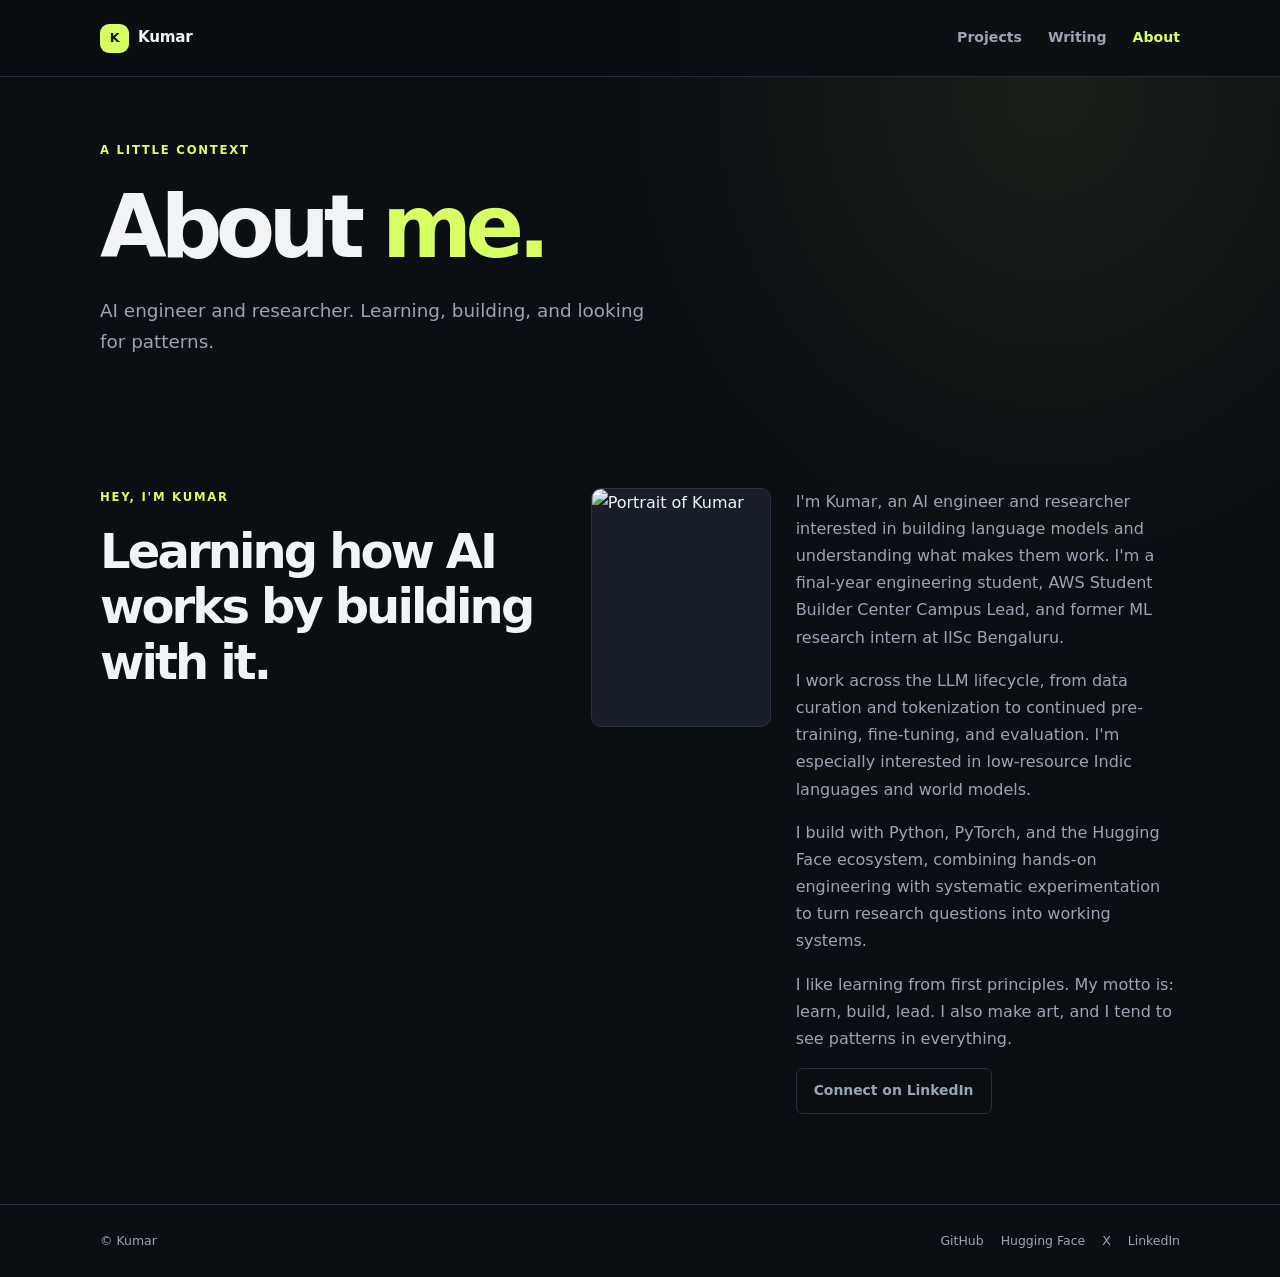
==== about.html @ 2d21fda7 "Update portfolio about copy" ====
<!DOCTYPE html>
<html lang="en">
  <head>
    <meta charset="UTF-8" />
    <meta name="viewport" content="width=device-width, initial-scale=1.0" />
    <meta
      name="description"
      content="About Kumar: final-year engineering student, AWS Student Builder Center Campus Lead, and AI builder."
    />
    <meta name="theme-color" content="#0b0e13" />
    <title>About — Kumar</title>
    <link rel="stylesheet" href="styles.css" />
    <script src="site.js" defer></script>
  </head>
  <body>
    <header class="site-header">
      <div class="container nav">
        <a class="brand" href="index.html">
          <span class="brand-mark" aria-hidden="true">K</span>
          <span class="brand-name">Kumar</span>
        </a>
        <nav class="nav-links" aria-label="Main navigation">
          <a href="projects.html">Projects</a>
          <a href="writing.html">Writing</a>
          <a href="about.html" aria-current="page">About</a>
        </nav>
      </div>
    </header>

    <main>
      <section class="page-hero">
        <div class="container">
          <p class="eyebrow">A little context</p>
          <h1>About <span>me.</span></h1>
          <p class="intro">AI engineer and researcher. Learning, building, and looking for patterns.</p>
        </div>
      </section>

      <section class="about about-page">
        <div class="container about-inner">
          <div>
            <p class="section-kicker">Hey, I'm Kumar</p>
            <h2>Learning how AI works by building with it.</h2>
          </div>
          <div class="about-content">
            <img
              class="profile-photo"
              src="assets/kumar-profile.png"
              alt="Portrait of Kumar"
              width="768"
              height="1023"
              decoding="async"
            />
            <div class="about-copy">
              <p>
                I'm Kumar, an AI engineer and researcher interested in building language models and understanding what makes them work.
                I'm a final-year engineering student, AWS Student Builder Center Campus Lead, and former ML research intern at IISc Bengaluru.
              </p>
              <p>
                I work across the LLM lifecycle, from data curation and tokenization to continued pre-training, fine-tuning, and evaluation.
                I'm especially interested in low-resource Indic languages and world models.
              </p>
              <p>
                I build with Python, PyTorch, and the Hugging Face ecosystem, combining hands-on engineering with systematic experimentation
                to turn research questions into working systems.
              </p>
              <p>
                I like learning from first principles. My motto is: learn, build, lead. I also make art, and I tend to see patterns in everything.
              </p>
              <a
                class="button secondary"
                href="https://www.linkedin.com/in/kumar-r-shet-4712552a1/"
                target="_blank"
                rel="noopener noreferrer"
                >Connect on LinkedIn</a
              >
            </div>
          </div>
        </div>
      </section>
    </main>

    <footer class="site-footer">
      <div class="container">
        <p>© <span class="current-year"></span> Kumar</p>
        <nav class="social-links" aria-label="Social profiles">
          <a href="https://github.com/Imkumar80" target="_blank" rel="noopener noreferrer">GitHub</a>
          <a href="https://huggingface.co/kumar2235" target="_blank" rel="noopener noreferrer">Hugging Face</a>
          <a href="https://x.com/KumarShet192579" target="_blank" rel="noopener noreferrer">X</a>
          <a href="https://www.linkedin.com/in/kumar-r-shet-4712552a1/" target="_blank" rel="noopener noreferrer">LinkedIn</a>
        </nav>
      </div>
    </footer>
  </body>
</html>
---- styles.css ----
:root {
  color-scheme: dark;
  --bg: #0b0e13;
  --surface: #11161e;
  --surface-raised: #171e28;
  --text: #f1f3f5;
  --muted: #9aa5b4;
  --accent: #d7ff64;
  --accent-ink: #101407;
  --border: #28313e;
  --content-width: 1080px;
}

* {
  box-sizing: border-box;
}

html {
  scroll-behavior: smooth;
}

body {
  margin: 0;
  background:
    radial-gradient(ellipse at 82% 7%, rgba(215, 255, 100, 0.07), transparent 28rem),
    var(--bg);
  color: var(--text);
  font-family: Inter, ui-sans-serif, system-ui, -apple-system, BlinkMacSystemFont, "Segoe UI", sans-serif;
  line-height: 1.7;
}

a {
  color: inherit;
}

button,
input {
  font: inherit;
}

.container {
  width: min(var(--content-width), calc(100% - 40px));
  margin: 0 auto;
}

.site-header {
  position: sticky;
  top: 0;
  z-index: 5;
  border-bottom: 1px solid rgba(40, 49, 62, 0.85);
  background: rgba(11, 14, 19, 0.86);
  backdrop-filter: blur(16px);
}

.nav {
  display: flex;
  min-height: 76px;
  align-items: center;
  justify-content: space-between;
  gap: 24px;
}

.brand {
  display: flex;
  align-items: center;
  gap: 9px;
  color: var(--text);
  font-size: 0.95rem;
  font-weight: 750;
  letter-spacing: -0.02em;
  text-decoration: none;
  white-space: nowrap;
}

.brand-mark {
  display: inline-grid;
  width: 29px;
  height: 29px;
  place-items: center;
  border-radius: 9px;
  background: var(--accent);
  color: var(--accent-ink);
  font-size: 0.8rem;
}

.brand-name {
  white-space: nowrap;
}

.nav-links {
  display: flex;
  align-items: center;
  gap: 26px;
  flex-shrink: 0;
}

.nav-links a {
  color: var(--muted);
  font-size: 0.88rem;
  font-weight: 600;
  text-decoration: none;
}

.nav-links a:hover,
.nav-links a[aria-current="page"],
.text-link:hover {
  color: var(--accent);
}

.hero {
  padding: clamp(74px, 12vw, 144px) 0 76px;
}

.home-hero {
  display: flex;
  min-height: min(690px, calc(100vh - 76px));
  align-items: center;
}

.hero-inner {
  display: grid;
  grid-template-columns: minmax(0, 1.45fr) minmax(260px, 0.55fr);
  align-items: end;
  gap: 60px;
}

.eyebrow,
.section-kicker {
  margin: 0 0 16px;
  color: var(--accent);
  font-size: 0.73rem;
  font-weight: 750;
  letter-spacing: 0.15em;
  text-transform: uppercase;
}

h1,
h2,
h3,
p {
  margin-top: 0;
}

h1,
h2,
h3 {
  line-height: 1.16;
}

.hero h1 {
  max-width: 760px;
  margin-bottom: 22px;
  font-size: clamp(2.8rem, 7vw, 6.15rem);
  font-weight: 680;
  letter-spacing: -0.075em;
}

.hero h1 span {
  color: var(--accent);
}

.intro {
  max-width: 570px;
  margin-bottom: 30px;
  color: var(--muted);
  font-size: clamp(1rem, 2vw, 1.15rem);
}

.hero-actions {
  display: flex;
  flex-wrap: wrap;
  gap: 12px;
}

.button {
  display: inline-flex;
  min-height: 45px;
  align-items: center;
  justify-content: center;
  padding: 10px 17px;
  border: 1px solid var(--border);
  border-radius: 7px;
  font-size: 0.87rem;
  font-weight: 700;
  text-decoration: none;
  transition: background 160ms ease, color 160ms ease, border-color 160ms ease;
}

.button.primary {
  border-color: var(--accent);
  background: var(--accent);
  color: var(--accent-ink);
}

.button.primary:hover {
  border-color: #e5ff9a;
  background: #e5ff9a;
}

.button.secondary:hover {
  border-color: var(--muted);
  color: var(--text);
}

.hero-note {
  padding: 20px 0 5px 22px;
  border-left: 1px solid var(--border);
}

.hero-note .note-label {
  display: block;
  margin-bottom: 9px;
  color: var(--muted);
  font-size: 0.73rem;
  letter-spacing: 0.1em;
  text-transform: uppercase;
}

.hero-note strong {
  display: block;
  margin-bottom: 8px;
  font-size: 1.08rem;
}

.hero-note a {
  color: var(--accent);
  text-decoration: none;
}

.hero-note .text-link {
  display: inline-block;
  margin-top: 15px;
}

.hero-note p {
  margin: 0;
  color: var(--muted);
  font-size: 0.88rem;
}

.page-hero {
  display: flex;
  min-height: 320px;
  align-items: center;
  padding: 64px 0 52px;
}

.page-hero h1 {
  max-width: 850px;
  margin: 0 0 18px;
  font-size: clamp(2.8rem, 7vw, 5.4rem);
  font-weight: 680;
  letter-spacing: -0.075em;
}

.page-hero h1 span {
  color: var(--accent);
}

.page-hero .intro {
  margin-bottom: 0;
}

.portfolio-section {
  padding: 58px 0 64px;
  border-top: 1px solid var(--border);
}

.portfolio-layout {
  display: grid;
  grid-template-columns: 170px minmax(0, 1fr);
  gap: clamp(30px, 7vw, 80px);
}

.portfolio-label .section-kicker {
  position: sticky;
  top: 100px;
  margin-bottom: 0;
}

.portfolio-copy h2 {
  max-width: 650px;
  margin-bottom: 20px;
  font-size: clamp(1.8rem, 3.5vw, 2.7rem);
  letter-spacing: -0.06em;
}

.portfolio-copy p,
.project-row > div:last-child > p {
  max-width: 690px;
  margin-bottom: 14px;
  color: var(--muted);
}

.portfolio-copy .text-link {
  display: inline-block;
  margin-top: 5px;
}

.about-profile-grid {
  display: grid;
  grid-template-columns: minmax(0, 1fr) 142px;
  align-items: start;
  gap: 32px;
}

.home-portrait {
  display: block;
  width: 142px;
  height: 184px;
  border: 1px solid var(--border);
  border-radius: 8px;
  background: var(--surface-raised);
  object-fit: cover;
}

.experience-row {
  display: grid;
  grid-template-columns: 150px minmax(0, 1fr);
  gap: 24px;
  padding: 0 0 23px;
  border-bottom: 1px solid var(--border);
}

.experience-row + .experience-row {
  padding-top: 23px;
}

.experience-date {
  margin: 4px 0 0;
  color: var(--muted);
  font-size: 0.78rem;
}

.experience-row h2,
.skill-row h2 {
  margin: 0 0 4px;
  font-size: 1.12rem;
  letter-spacing: -0.03em;
}

.experience-org {
  margin: 0 0 8px;
  color: var(--accent);
  font-size: 0.84rem;
  font-weight: 650;
}

.project-row {
  display: grid;
  grid-template-columns: minmax(180px, 0.75fr) minmax(0, 1fr);
  gap: 28px;
  padding: 0 0 22px;
  border-bottom: 1px solid var(--border);
}

.project-row + .project-row {
  padding-top: 22px;
}

.project-row-heading .project-type {
  display: block;
  margin-bottom: 7px;
  font-size: 0.68rem;
}

.project-row h2 {
  margin: 0;
  font-size: 1.16rem;
  letter-spacing: -0.035em;
}

.project-row > div:last-child > p {
  margin: 0 0 8px;
  font-size: 0.86rem;
}

.project-row .text-link {
  font-size: 0.78rem;
}

.section-more {
  display: inline-block;
  margin-top: 12px;
  font-size: 0.76rem;
}

.skill-row {
  display: grid;
  grid-template-columns: 180px minmax(0, 1fr);
  gap: 22px;
  padding: 0 0 15px;
  border-bottom: 1px solid var(--border);
}

.skill-row + .skill-row {
  padding-top: 15px;
}

.skill-row h2 {
  color: var(--text);
  font-size: 0.88rem;
}

.skill-row p {
  margin: 0;
  color: var(--muted);
  font-size: 0.86rem;
}

.contact-row {
  display: grid;
  grid-template-columns: minmax(0, 1fr) minmax(190px, 0.55fr);
  gap: 40px;
  align-items: start;
}

.contact-note {
  max-width: 480px;
  margin: 0;
  color: var(--muted);
  font-size: 1.05rem;
}

.connect-links {
  display: grid;
  grid-template-columns: repeat(2, minmax(0, 1fr));
  gap: 8px 20px;
}

.connect-links a {
  color: var(--text);
  font-size: 0.84rem;
  font-weight: 650;
  text-decoration: none;
}

.connect-links a span {
  color: var(--accent);
}

.connect-links a:hover,
.site-footer a:hover {
  color: var(--accent);
}

.projects {
  padding: 68px 0 88px;
  border-top: 1px solid var(--border);
}

.project-grid {
  display: grid;
  grid-template-columns: repeat(3, minmax(0, 1fr));
  gap: 14px;
}

.project-card {
  display: flex;
  min-height: 290px;
  flex-direction: column;
  padding: clamp(20px, 3vw, 28px);
  border: 1px solid var(--border);
  border-radius: 10px;
  background: linear-gradient(145deg, rgba(23, 30, 40, 0.92), rgba(17, 22, 30, 0.92));
}

.project-card-featured {
  border-color: #536044;
  background:
    radial-gradient(ellipse at 95% 0%, rgba(215, 255, 100, 0.08), transparent 60%),
    linear-gradient(145deg, rgba(23, 30, 40, 0.96), rgba(17, 22, 30, 0.96));
}

.project-topline {
  display: flex;
  align-items: center;
  justify-content: space-between;
  gap: 12px;
  margin-bottom: 26px;
  color: var(--muted);
  font-size: 0.72rem;
}

.project-type {
  color: var(--accent);
  font-weight: 700;
  letter-spacing: 0.06em;
  text-transform: uppercase;
}

.project-number {
  color: #697484;
  font-variant-numeric: tabular-nums;
}

.project-status {
  padding: 4px 9px;
  border: 1px solid rgba(215, 255, 100, 0.35);
  border-radius: 999px;
  color: var(--accent);
  white-space: nowrap;
}

.project-card h2,
.project-card h3 {
  margin-top: 0;
  margin-bottom: 12px;
  font-size: 1.45rem;
  letter-spacing: -0.045em;
}

.projects-page {
  padding-top: 44px;
}

.project-card p {
  margin-bottom: 16px;
  color: var(--muted);
  font-size: 0.88rem;
}

.project-stats {
  display: grid;
  grid-template-columns: repeat(3, minmax(0, 1fr));
  gap: 10px;
  margin: 7px 0 13px;
}

.project-stats-2x2 {
  grid-template-columns: repeat(2, minmax(0, 1fr));
}

.project-stat {
  display: flex;
  min-width: 0;
  flex-direction: column;
  padding-top: 9px;
  border-top: 1px solid var(--border);
}

.project-stat dt {
  order: 1;
  margin-bottom: 3px;
  color: var(--muted);
  font-size: 0.64rem;
  line-height: 1.35;
}

.project-stat dd {
  order: 0;
  margin: 0;
  margin-bottom: 3px;
  color: var(--accent);
  font-size: clamp(0.92rem, 1.8vw, 1.28rem);
  font-weight: 750;
  letter-spacing: -0.04em;
  line-height: 1.25;
}

.project-caveat {
  margin: 0 0 12px !important;
  font-size: 0.72rem !important;
  line-height: 1.5;
}

.project-card .text-link {
  margin-top: auto;
  padding-top: 12px;
}

.project-note {
  margin-top: auto;
  padding-top: 12px;
  color: var(--accent);
  font-size: 0.78rem;
  font-weight: 650;
}

.project-disclaimer {
  margin: 18px 0 0;
  color: var(--muted);
  font-size: 0.72rem;
}

.posts {
  padding: 68px 0 92px;
  border-top: 1px solid var(--border);
  background: rgba(17, 22, 30, 0.56);
}

.section-header {
  display: flex;
  align-items: end;
  justify-content: space-between;
  gap: 24px;
  margin-bottom: 27px;
}

.section-header h2,
.about-inner h2 {
  margin: 0;
  font-size: clamp(2rem, 4vw, 3rem);
  letter-spacing: -0.06em;
}

.post-count {
  color: var(--muted);
  font-size: 0.83rem;
}

.post-tools {
  display: grid;
  grid-template-columns: minmax(220px, 0.55fr) 1fr;
  gap: 22px;
  align-items: start;
  margin-bottom: 24px;
}

.search-input {
  width: 100%;
  min-height: 45px;
  padding: 10px 13px;
  border: 1px solid var(--border);
  border-radius: 7px;
  outline: none;
  background: var(--surface);
  color: var(--text);
}

.search-input::placeholder {
  color: #778292;
}

.search-input:focus {
  border-color: var(--accent);
}

.filter-list,
.tag-list {
  display: flex;
  flex-wrap: wrap;
  gap: 8px;
}

.filter-button,
.tag {
  display: inline-flex;
  min-height: 34px;
  align-items: center;
  padding: 5px 11px;
  border: 1px solid var(--border);
  border-radius: 999px;
  background: transparent;
  color: var(--muted);
  font-size: 0.75rem;
  font-weight: 650;
}

.filter-button {
  cursor: pointer;
}

.filter-button:hover,
.filter-button[aria-pressed="true"] {
  border-color: var(--accent);
  background: rgba(215, 255, 100, 0.1);
  color: var(--accent);
}

.tag {
  min-height: 27px;
  padding: 3px 9px;
  border-color: #313b49;
  font-size: 0.68rem;
}

.post-grid {
  display: grid;
  grid-template-columns: repeat(2, minmax(0, 1fr));
  gap: 14px;
}

.post-card {
  display: flex;
  min-height: 250px;
  flex-direction: column;
  padding: clamp(20px, 3vw, 29px);
  border: 1px solid var(--border);
  border-radius: 10px;
  background: linear-gradient(145deg, rgba(23, 30, 40, 0.92), rgba(17, 22, 30, 0.92));
  transition: border-color 180ms ease, transform 180ms ease;
}

.post-card:hover {
  transform: translateY(-3px);
  border-color: #536044;
}

.post-topline {
  display: flex;
  justify-content: space-between;
  gap: 16px;
  margin-bottom: 21px;
  color: var(--muted);
  font-size: 0.74rem;
}

.post-category {
  color: var(--accent);
  font-weight: 700;
}

.post-card h3 {
  margin-bottom: 11px;
  font-size: 1.5rem;
  letter-spacing: -0.045em;
}

.post-card p {
  margin-bottom: 20px;
  color: var(--muted);
  font-size: 0.9rem;
}

.post-card .tag-list {
  margin-top: auto;
  margin-bottom: 20px;
}

.text-link {
  width: fit-content;
  color: var(--text);
  font-size: 0.84rem;
  font-weight: 700;
  text-decoration: none;
}

.empty-state {
  grid-column: 1 / -1;
  padding: 36px;
  border: 1px dashed var(--border);
  border-radius: 10px;
  color: var(--muted);
  text-align: center;
}

.about {
  padding: 78px 0 90px;
}

.about-inner {
  display: grid;
  grid-template-columns: 0.85fr 1.15fr;
  gap: 55px;
  align-items: start;
}

.about-content {
  display: grid;
  grid-template-columns: minmax(120px, 180px) minmax(0, 1fr);
  align-items: start;
  gap: 25px;
}

.profile-photo {
  display: block;
  width: 100%;
  height: auto;
  max-height: 320px;
  border: 1px solid var(--border);
  border-radius: 10px;
  background: var(--surface-raised);
  object-fit: contain;
}

.about-inner > p,
.about-copy {
  max-width: 550px;
  color: var(--muted);
}

.about-copy p {
  margin: 0 0 1rem;
}

.about-copy p:last-child {
  margin-bottom: 0;
}

.site-footer {
  border-top: 1px solid var(--border);
}

.site-footer .container {
  display: flex;
  min-height: 72px;
  align-items: center;
  justify-content: space-between;
  gap: 20px;
  color: var(--muted);
  font-size: 0.78rem;
}

.site-footer p {
  margin: 0;
}

.social-links {
  display: flex;
  flex-wrap: wrap;
  gap: 17px;
}

.social-links a {
  color: var(--muted);
  text-decoration: none;
}

.social-links a:hover {
  color: var(--accent);
}

.article-shell {
  padding: clamp(45px, 8vw, 90px) 0;
}

.article-card {
  max-width: 800px;
  margin: 0 auto;
}

.article-card h1 {
  margin-bottom: 17px;
  font-size: clamp(2.6rem, 7vw, 5rem);
  letter-spacing: -0.07em;
}

.article-meta {
  margin-bottom: 23px;
  color: var(--muted);
  font-size: 0.88rem;
}

.article-tags {
  margin-bottom: 38px;
}

.article-body {
  font-size: 1.04rem;
}

.article-body p,
.article-body ul,
.article-body ol {
  margin-bottom: 1.35rem;
  color: #d0d5dc;
}

.article-body h2 {
  margin: 2.5rem 0 1rem;
  font-size: 1.65rem;
  letter-spacing: -0.04em;
}

.article-body a {
  color: var(--accent);
}

.back-link {
  margin-top: 27px;
}

.status-message {
  grid-column: 1 / -1;
  color: var(--muted);
}

:focus-visible {
  outline: 2px solid var(--accent);
  outline-offset: 3px;
}

@media (max-width: 760px) {
  .hero-inner,
  .about-inner,
  .post-tools {
    grid-template-columns: 1fr;
  }

  .hero-inner {
    gap: 36px;
  }

  .home-hero {
    min-height: 0;
  }

  .page-hero {
    min-height: 270px;
    padding: 56px 0 40px;
  }

  .hero-note {
    max-width: 460px;
  }

  .post-grid {
    grid-template-columns: 1fr;
  }

  .project-grid {
    grid-template-columns: repeat(2, minmax(0, 1fr));
  }

  .portfolio-layout {
    grid-template-columns: 1fr;
  }

  .portfolio-label .section-kicker {
    position: static;
  }

  .section-header {
    align-items: start;
    flex-direction: column;
    gap: 10px;
  }

  .about-inner {
    gap: 20px;
  }

  .experience-row {
    grid-template-columns: 1fr;
    gap: 7px;
  }

  .project-row,
  .skill-row,
  .contact-row {
    grid-template-columns: 1fr;
    gap: 10px;
  }

  .about-profile-grid {
    grid-template-columns: 1fr;
  }

  .home-portrait {
    width: 118px;
    height: 150px;
  }

  .about-content {
    grid-template-columns: minmax(105px, 145px) minmax(0, 1fr);
    gap: 18px;
  }
}

@media (max-width: 480px) {
  .container {
    width: min(var(--content-width), calc(100% - 28px));
  }

  .nav {
    min-height: 66px;
    flex-wrap: wrap;
    padding: 10px 0;
  }

  .nav-links {
    width: 100%;
    flex: 1 0 100%;
    justify-content: space-between;
    gap: 10px;
  }

  .nav-links a {
    font-size: 0.72rem;
  }

  .site-footer .container {
    align-items: start;
    flex-direction: column;
    justify-content: center;
  }

  .about-content {
    grid-template-columns: 1fr;
  }

  .project-grid {
    grid-template-columns: 1fr;
  }

  .profile-photo {
    width: min(190px, 65%);
  }
}

@media (prefers-reduced-motion: reduce) {
  *,
  *::before,
  *::after {
    scroll-behavior: auto !important;
    transition-duration: 0.01ms !important;
  }
}
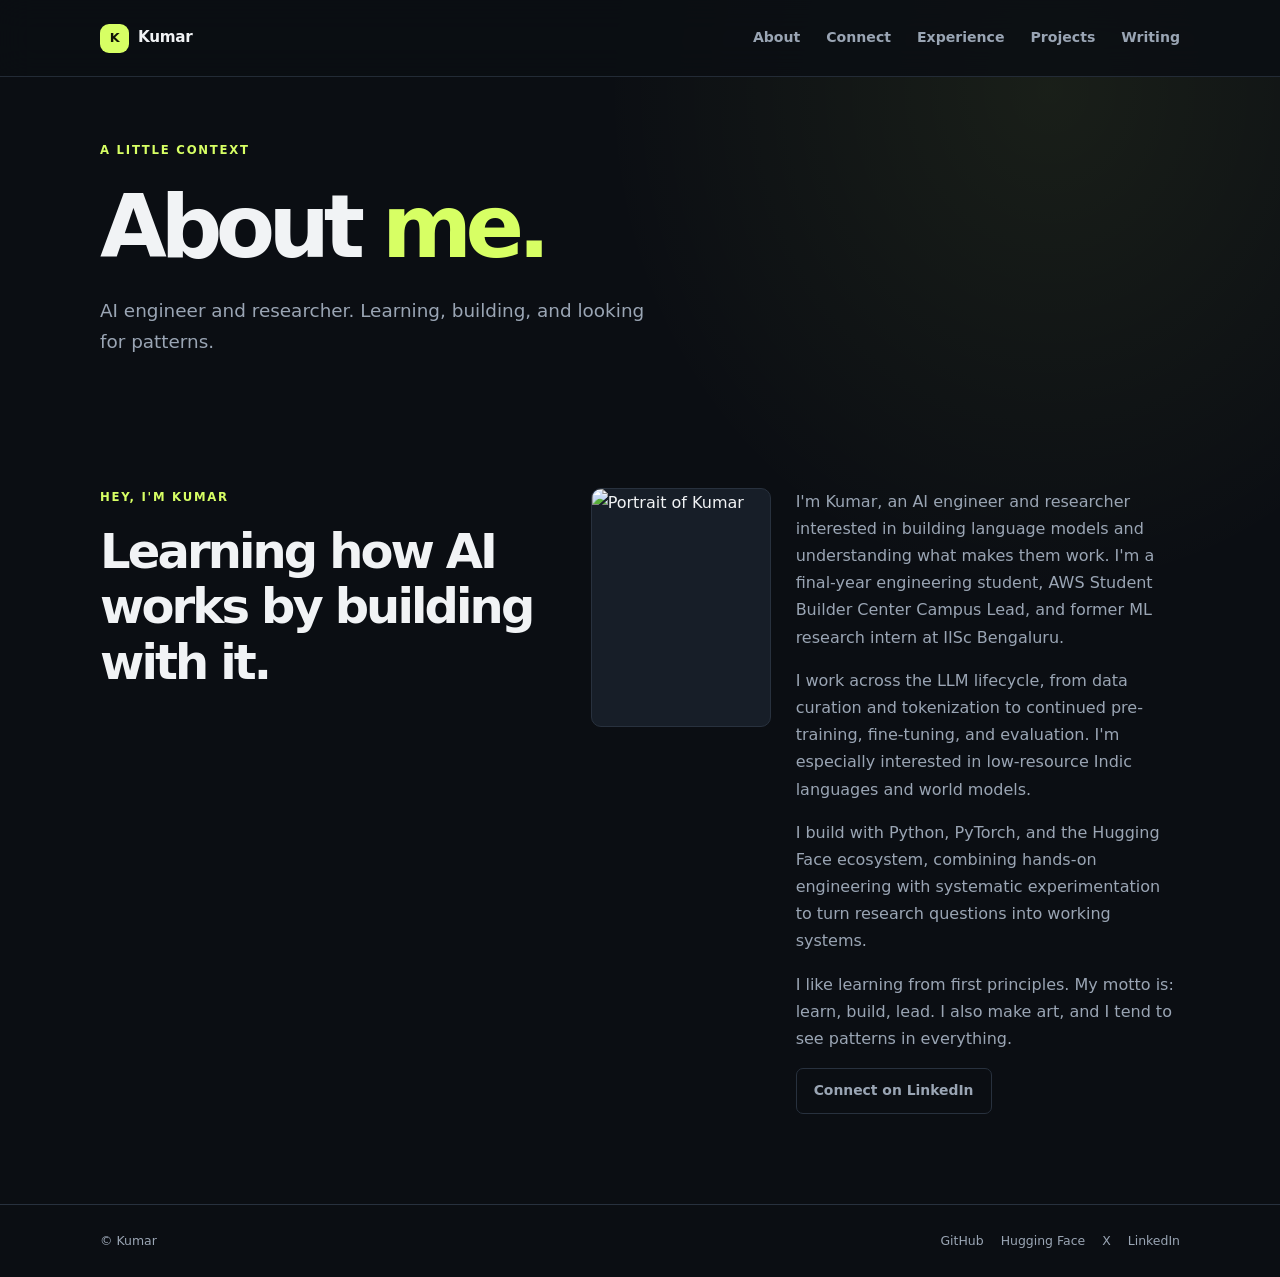
==== commit 19580714: "Simplify portfolio to three profile sections" ====
--- a/about.html
+++ b/about.html
@@ -20,9 +20,11 @@
           <span class="brand-name">Kumar</span>
         </a>
         <nav class="nav-links" aria-label="Main navigation">
+          <a href="index.html#about">About</a>
+          <a href="index.html#connect">Connect</a>
+          <a href="index.html#experience">Experience</a>
           <a href="projects.html">Projects</a>
           <a href="writing.html">Writing</a>
-          <a href="about.html" aria-current="page">About</a>
         </nav>
       </div>
     </header>
--- a/styles.css
+++ b/styles.css
@@ -159,6 +159,14 @@
   color: var(--accent);
 }
 
+.hero h1 .hero-title-role {
+  display: block;
+  margin-top: 11px;
+  font-size: clamp(1.2rem, 2.4vw, 1.65rem);
+  font-weight: 600;
+  letter-spacing: -0.025em;
+}
+
 .intro {
   max-width: 570px;
   margin-bottom: 30px;
@@ -261,187 +269,113 @@
   margin-bottom: 0;
 }
 
-.portfolio-section {
-  padding: 58px 0 64px;
-  border-top: 1px solid var(--border);
-}
-
-.portfolio-layout {
+.profile-section {
+  padding: 0 0 24px;
+}
+
+.profile-section + .profile-section {
+  padding-top: 0;
+}
+
+.profile-section-title {
+  margin: 0 0 20px;
+  padding: 0 0 10px;
+  border-bottom: 1px solid var(--border);
+  font-size: 1.55rem;
+  font-weight: 500;
+  letter-spacing: -0.045em;
+}
+
+.about-points {
+  max-width: 900px;
+  margin: 0;
+  padding: 0 0 0 24px;
+  color: var(--muted);
+  font-size: 0.98rem;
+}
+
+.about-points li {
+  padding-left: 4px;
+  margin-bottom: 12px;
+}
+
+.about-points li:last-child {
+  margin-bottom: 0;
+}
+
+.about-points li::marker {
+  color: var(--accent);
+}
+
+.about-points strong {
+  color: var(--text);
+  font-weight: 650;
+}
+
+.connect-buttons {
   display: grid;
-  grid-template-columns: 170px minmax(0, 1fr);
-  gap: clamp(30px, 7vw, 80px);
-}
-
-.portfolio-label .section-kicker {
-  position: sticky;
-  top: 100px;
-  margin-bottom: 0;
-}
-
-.portfolio-copy h2 {
-  max-width: 650px;
-  margin-bottom: 20px;
-  font-size: clamp(1.8rem, 3.5vw, 2.7rem);
-  letter-spacing: -0.06em;
-}
-
-.portfolio-copy p,
-.project-row > div:last-child > p {
-  max-width: 690px;
-  margin-bottom: 14px;
-  color: var(--muted);
-}
-
-.portfolio-copy .text-link {
-  display: inline-block;
-  margin-top: 5px;
-}
-
-.about-profile-grid {
-  display: grid;
-  grid-template-columns: minmax(0, 1fr) 142px;
-  align-items: start;
-  gap: 32px;
-}
-
-.home-portrait {
-  display: block;
-  width: 142px;
-  height: 184px;
+  grid-template-columns: repeat(4, minmax(0, 1fr));
+  gap: 12px;
+}
+
+.connect-buttons a {
+  display: flex;
+  min-height: 42px;
+  align-items: center;
+  justify-content: center;
+  gap: 8px;
+  padding: 8px 14px;
   border: 1px solid var(--border);
-  border-radius: 8px;
+  border-radius: 999px;
   background: var(--surface-raised);
-  object-fit: cover;
-}
-
-.experience-row {
-  display: grid;
-  grid-template-columns: 150px minmax(0, 1fr);
-  gap: 24px;
-  padding: 0 0 23px;
-  border-bottom: 1px solid var(--border);
-}
-
-.experience-row + .experience-row {
-  padding-top: 23px;
-}
-
-.experience-date {
-  margin: 4px 0 0;
-  color: var(--muted);
-  font-size: 0.78rem;
-}
-
-.experience-row h2,
-.skill-row h2 {
-  margin: 0 0 4px;
-  font-size: 1.12rem;
-  letter-spacing: -0.03em;
-}
-
-.experience-org {
-  margin: 0 0 8px;
-  color: var(--accent);
-  font-size: 0.84rem;
-  font-weight: 650;
-}
-
-.project-row {
-  display: grid;
-  grid-template-columns: minmax(180px, 0.75fr) minmax(0, 1fr);
-  gap: 28px;
-  padding: 0 0 22px;
-  border-bottom: 1px solid var(--border);
-}
-
-.project-row + .project-row {
-  padding-top: 22px;
-}
-
-.project-row-heading .project-type {
-  display: block;
-  margin-bottom: 7px;
-  font-size: 0.68rem;
-}
-
-.project-row h2 {
-  margin: 0;
-  font-size: 1.16rem;
-  letter-spacing: -0.035em;
-}
-
-.project-row > div:last-child > p {
-  margin: 0 0 8px;
-  font-size: 0.86rem;
-}
-
-.project-row .text-link {
-  font-size: 0.78rem;
-}
-
-.section-more {
-  display: inline-block;
-  margin-top: 12px;
-  font-size: 0.76rem;
-}
-
-.skill-row {
-  display: grid;
-  grid-template-columns: 180px minmax(0, 1fr);
-  gap: 22px;
-  padding: 0 0 15px;
-  border-bottom: 1px solid var(--border);
-}
-
-.skill-row + .skill-row {
-  padding-top: 15px;
-}
-
-.skill-row h2 {
   color: var(--text);
-  font-size: 0.88rem;
-}
-
-.skill-row p {
-  margin: 0;
-  color: var(--muted);
-  font-size: 0.86rem;
-}
-
-.contact-row {
-  display: grid;
-  grid-template-columns: minmax(0, 1fr) minmax(190px, 0.55fr);
-  gap: 40px;
-  align-items: start;
-}
-
-.contact-note {
-  max-width: 480px;
-  margin: 0;
-  color: var(--muted);
-  font-size: 1.05rem;
-}
-
-.connect-links {
-  display: grid;
-  grid-template-columns: repeat(2, minmax(0, 1fr));
-  gap: 8px 20px;
-}
-
-.connect-links a {
-  color: var(--text);
-  font-size: 0.84rem;
+  font-size: 0.82rem;
   font-weight: 650;
   text-decoration: none;
-}
-
-.connect-links a span {
-  color: var(--accent);
-}
-
-.connect-links a:hover,
-.site-footer a:hover {
-  color: var(--accent);
+  transition: border-color 160ms ease, color 160ms ease, transform 160ms ease;
+}
+
+.connect-buttons a:hover {
+  transform: translateY(-2px);
+  border-color: var(--accent);
+  color: var(--accent);
+}
+
+.experience-row {
+  display: flex;
+  align-items: center;
+  justify-content: space-between;
+  gap: 24px;
+  padding: 16px 4px;
+  border-bottom: 1px solid var(--border);
+}
+
+.experience-row:first-child {
+  padding-top: 0;
+}
+
+.experience-details h3 {
+  margin: 0 0 4px;
+  font-size: 1.05rem;
+  letter-spacing: -0.02em;
+}
+
+.experience-org {
+  margin: 0;
+  color: var(--muted);
+  font-size: 0.86rem;
+}
+
+.experience-date {
+  flex-shrink: 0;
+  margin: 0;
+  color: var(--muted);
+  font-size: 0.82rem;
+  text-align: right;
+}
+
+.experience-row + .experience-row {
+  padding-top: 16px;
 }
 
 .projects {
@@ -913,14 +847,6 @@
     grid-template-columns: repeat(2, minmax(0, 1fr));
   }
 
-  .portfolio-layout {
-    grid-template-columns: 1fr;
-  }
-
-  .portfolio-label .section-kicker {
-    position: static;
-  }
-
   .section-header {
     align-items: start;
     flex-direction: column;
@@ -932,24 +858,9 @@
   }
 
   .experience-row {
-    grid-template-columns: 1fr;
-    gap: 7px;
-  }
-
-  .project-row,
-  .skill-row,
-  .contact-row {
-    grid-template-columns: 1fr;
-    gap: 10px;
-  }
-
-  .about-profile-grid {
-    grid-template-columns: 1fr;
-  }
-
-  .home-portrait {
-    width: 118px;
-    height: 150px;
+    align-items: flex-start;
+    flex-direction: column;
+    gap: 4px;
   }
 
   .about-content {
@@ -978,6 +889,11 @@
 
   .nav-links a {
     font-size: 0.72rem;
+  }
+
+  .connect-buttons {
+    grid-template-columns: repeat(2, minmax(0, 1fr));
+    gap: 9px;
   }
 
   .site-footer .container {
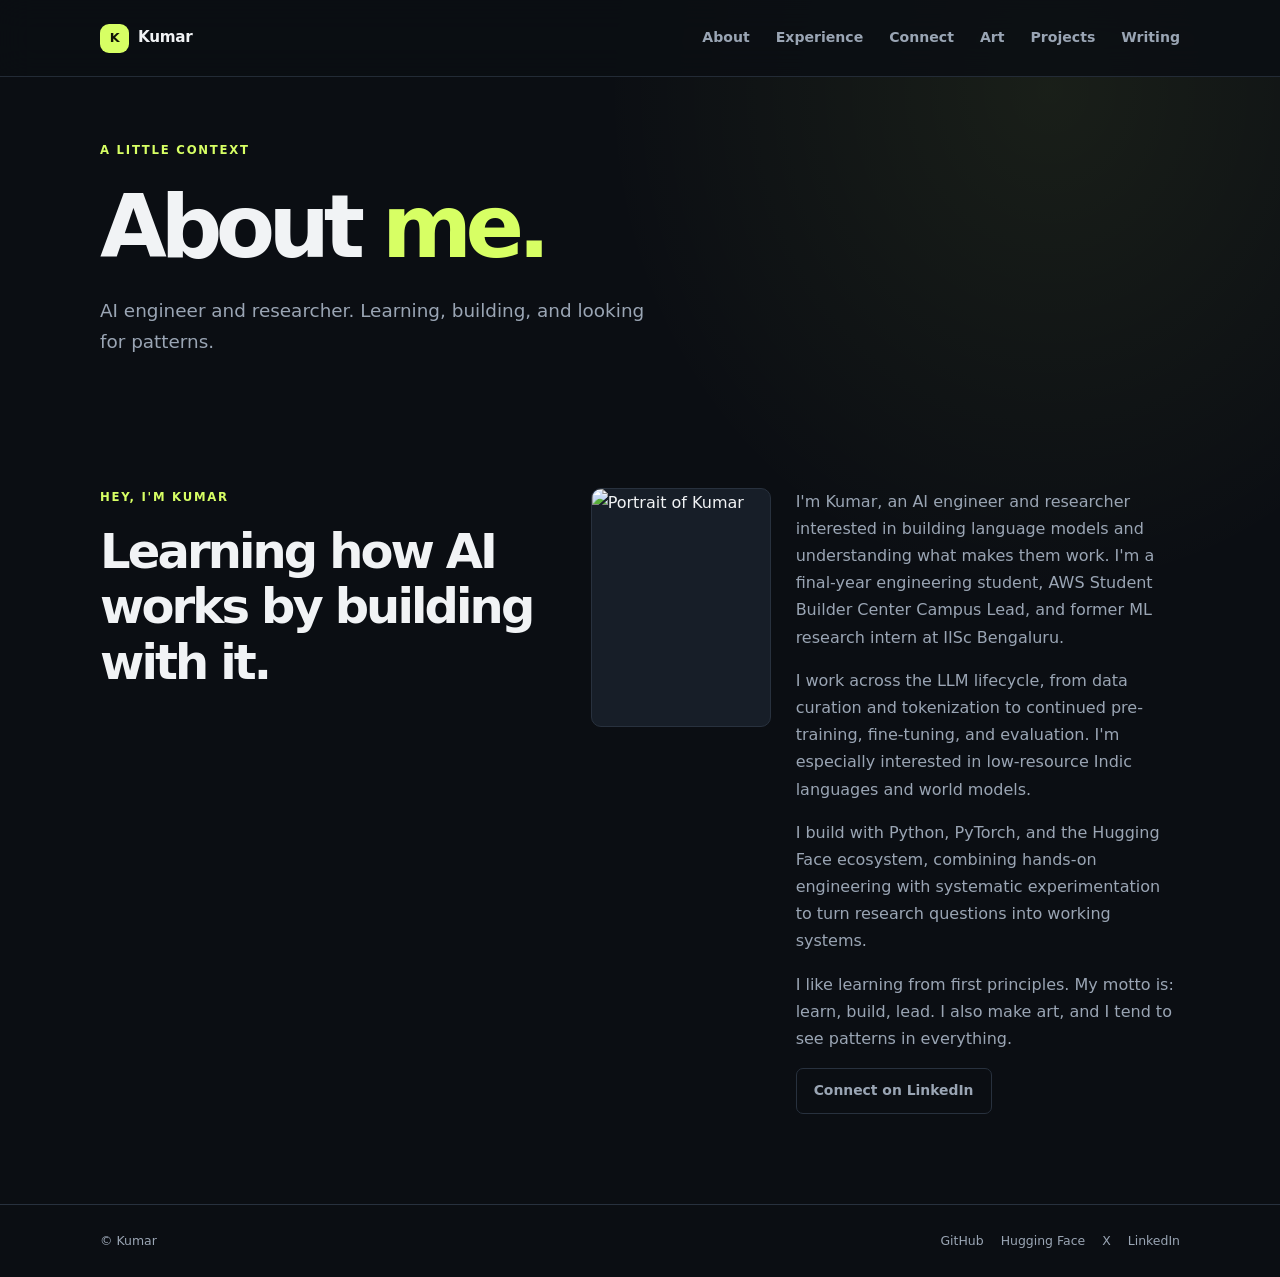
==== commit 4afe4245: "Reorder portfolio sections and gallery" ====
--- a/about.html
+++ b/about.html
@@ -21,8 +21,9 @@
         </a>
         <nav class="nav-links" aria-label="Main navigation">
           <a href="index.html#about">About</a>
+          <a href="index.html#experience">Experience</a>
           <a href="index.html#connect">Connect</a>
-          <a href="index.html#experience">Experience</a>
+          <a href="index.html#art">Art</a>
           <a href="projects.html">Projects</a>
           <a href="writing.html">Writing</a>
         </nav>
--- a/styles.css
+++ b/styles.css
@@ -312,6 +312,66 @@
   font-weight: 650;
 }
 
+.about-gallery-heading {
+  display: flex;
+  align-items: baseline;
+  justify-content: flex-end;
+  gap: 16px;
+  margin-top: -10px;
+  margin-bottom: 12px;
+}
+
+.about-gallery-heading p {
+  margin: 0;
+  color: var(--muted);
+  font-size: 0.74rem;
+}
+
+.about-gallery-heading span {
+  color: var(--accent);
+}
+
+.about-gallery {
+  display: flex;
+  gap: 14px;
+  overflow-x: auto;
+  padding: 0 2px 12px;
+  scroll-snap-type: x mandatory;
+  overscroll-behavior-x: contain;
+  scrollbar-color: var(--border) transparent;
+  scrollbar-width: thin;
+}
+
+.about-gallery:focus-visible {
+  outline-offset: 5px;
+}
+
+.gallery-card {
+  flex: 0 0 clamp(300px, 38vw, 410px);
+  overflow: hidden;
+  margin: 0;
+  border: 1px solid var(--border);
+  border-radius: 8px;
+  background: var(--surface);
+  scroll-snap-align: start;
+}
+
+.gallery-card img {
+  display: block;
+  width: 100%;
+  height: 220px;
+  background: #080a0d;
+  object-fit: contain;
+}
+
+.gallery-card figcaption {
+  min-height: 48px;
+  padding: 10px 13px;
+  color: var(--muted);
+  font-size: 0.76rem;
+  line-height: 1.45;
+}
+
 .connect-buttons {
   display: grid;
   grid-template-columns: repeat(4, minmax(0, 1fr));
@@ -896,6 +956,14 @@
     gap: 9px;
   }
 
+  .gallery-card {
+    flex-basis: min(84vw, 360px);
+  }
+
+  .gallery-card img {
+    height: 190px;
+  }
+
   .site-footer .container {
     align-items: start;
     flex-direction: column;
